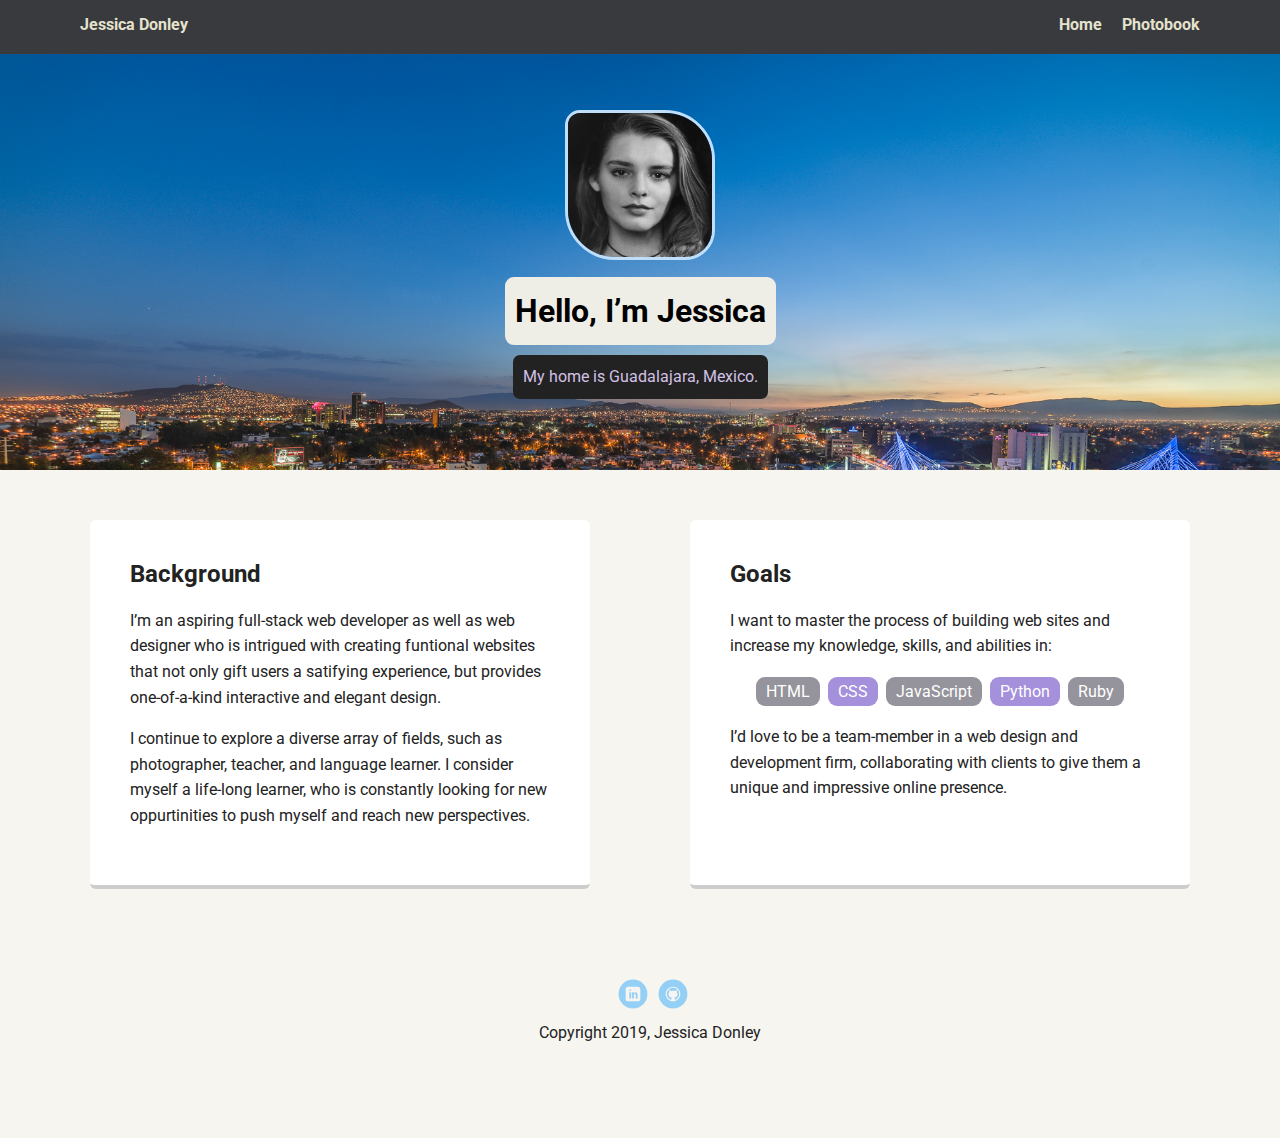
==== index.html @ dc0d221d "Initial commit" ====
<!doctype html>
<html lang="en">
<head>
  <meta charset="utf-8">
  <title>Jessica Donley's Profile</title>
  <meta name="viewport" content="width=device-width, initial-scale=1.0">
  <link rel="stylesheet" href="styles.css">
  <link href="https://fonts.googleapis.com/css?family=Muli%7CRoboto:400,300,500,700,900" rel="stylesheet"></head>
  <body>

    <div class="main-nav">
        <ul class="nav">
          <li class="name">Jessica Donley</li>
          <li><a href="index.html">Home</a></li>
          <li><a href="photobook.html">Photobook</a></li>
        </ul>
    </div>

    <header>
      <img src="images/me.jpg" alt="Black and White Photo of Jessica Donley" class="profile-image">
      <h1 class="tag name">Hello, I’m Jessica</h1>
      <p class="tag location">My home is Guadalajara, Mexico.</p>
    </header>

    <main class="flex">
      <div class="card">
        <h2>Background</h2>
        <p>I’m an aspiring full-stack web developer as well as web designer who is intrigued with creating funtional websites that not only gift users a satifying experience, but provides one-of-a-kind interactive and elegant design.</p>
        <p>I continue to explore a diverse array of fields, such as photographer, teacher, and language learner. I consider myself a life-long learner, who is constantly looking for new oppurtinities to push myself and reach new perspectives.</p>
      </div>

      <div class="card">
        <h2>Goals</h2>
        <p>I want to master the process of building web sites and increase my knowledge, skills, and abilities in:</p>
        <ul class="skills">
          <li>HTML</li>
          <li>CSS</li>
          <li>JavaScript</li>
          <li>Python</li>
          <li>Ruby</li>
        </ul>
        <p>I’d love to be a team-member in a web design and development firm, collaborating with clients to give them a unique and impressive online presence.</p>
      </div>

    </main>
    <footer>
      <ul>
        <li><a href="http://www.linkedin.com/in/jessicadonley
" class="social linkedin">LinkedIn</a></li>
        <li><a href="https://github.com/donleyje" class="social github">Github</a></li>
      </ul>
      <p class="copyright">Copyright 2019, Jessica Donley</p>
    </footer>
  </body>
  </html>
---- styles.css ----
/* Global Layout Set-up */
* {
  box-sizing: border-box;
}

body {
  margin: 0;
  padding: 0;
  text-align: center;
  font-family: 'Roboto', sans-serif;
  color: #222;
  background: #f7f5f0;
}
/* Link Styles */

a {
  text-decoration: none;
  color: #e5e3ce;
}
a:hover {
  color: #6633ff;
}

/* Section Styles */

.main-nav {
  width: 100%;
  background: #383a3d;
  min-height: 30px;
  padding: 10px;
  position: fixed;
  text-align: center;
}
.nav {
  display: flex;
  justify-content: space-around;
  font-weight: 700;
  list-style-type: none;
  margin: 0 auto;
  padding: 0;
}

.nav .name {
    display: block;
    margin-right: auto;
    color: #e5e3ce;
}
.nav li {
  padding: 5px 10px 10px 10px;
}
.nav a {
  transition: all .5s;
}
.nav a:hover {
  color: #c0def9
}

header {
  text-align: center;
  background: url('images/guadalajara.jpg') no-repeat top center ;
  background-size: cover;
  overflow: hidden;
  padding-top: 60px;
}
header {
  line-height: 1.5;
}
header .profile-image {
  margin-top: 50px;
  width: 150px;
  height: 150px;
  border-radius: 15px 50px 30px;
  border: 3px solid #c0def9;
  transition: all .5s;
}
header .profile-image:hover {
  transform: scale(1.3) rotate(13deg);
}

.container
{
  width: 1200px;
  height: 400px;
  display: flex;

}

.tag {
  background-color: #efeee6;
  color: black;
  padding: 10px;
  border-radius: 9px;
  display: table;
  margin: 10px auto;
}
.location {
  background-color: #222;
  color: #d3c0e5;
  border-radius: 7px
}
.card {
  margin: 30px;
  padding: 20px 40px 40px;
  max-width: 500px;
  text-align: left;
  background: #fff;
  border-bottom: 4px solid #ccc;
  border-radius: 6px;
  transition: all .5s;
}
.card:hover {
  border-color: #af9ad3;
}

ul.skills {
  padding: 0;
  text-align: center;
}

.skills li {
  border-radius: 9px;
  display: inline-block;
  background: #a490db;
  color: white;
  padding: 5px 10px;
  margin: 2px;
}

.skills li:nth-child(odd) {
  background: #95939b;
}

footer {
  width: 100%;
  min-height: 30px;
  padding: 20px 0 40px 20px;
}

footer .copyright {
  top: -8px;
  font-size: .75em;
}

footer ul {
  list-style-type: none;
  margin: 0;
  padding: 0;
}

footer ul li {
  display: inline-block;
}

a.social {
  display: inline-block;
  text-indent: -9999px;
  margin-left: 5px;
  width: 30px;
  height: 30px;
  background-size: 30px 30px;
  opacity: .4;
  transition: all .5s;
}

a.linkedin {
  background-image: url(images/linkedin.svg);
}
a.github {
  background-image: url(images/github.svg);
}
a.social:hover {
  opacity: 1;
}
.clearfix {
  clear: both;
}

/* Styles for larger screens */
@media screen and (min-width: 720px) {

  .flex {
      display: -ms-flexbox;      /* TWEENER - IE 10 */
      display: flex;
      max-width: 1200px;
      -ms-flex-pack: distribute;
      justify-content: space-around;
      margin: 0 auto;
  }

  header {
    min-height: 470px;
  }

  .nav {
    max-width: 1200px;
    padding: 0 30px;
  }


  main {
    padding-top: 20px;
  }

  main p {
    line-height: 1.6em;
  }

  footer {
    font-size: 1.3em;
    max-width: 1200px;
    margin: 40px auto;
  }
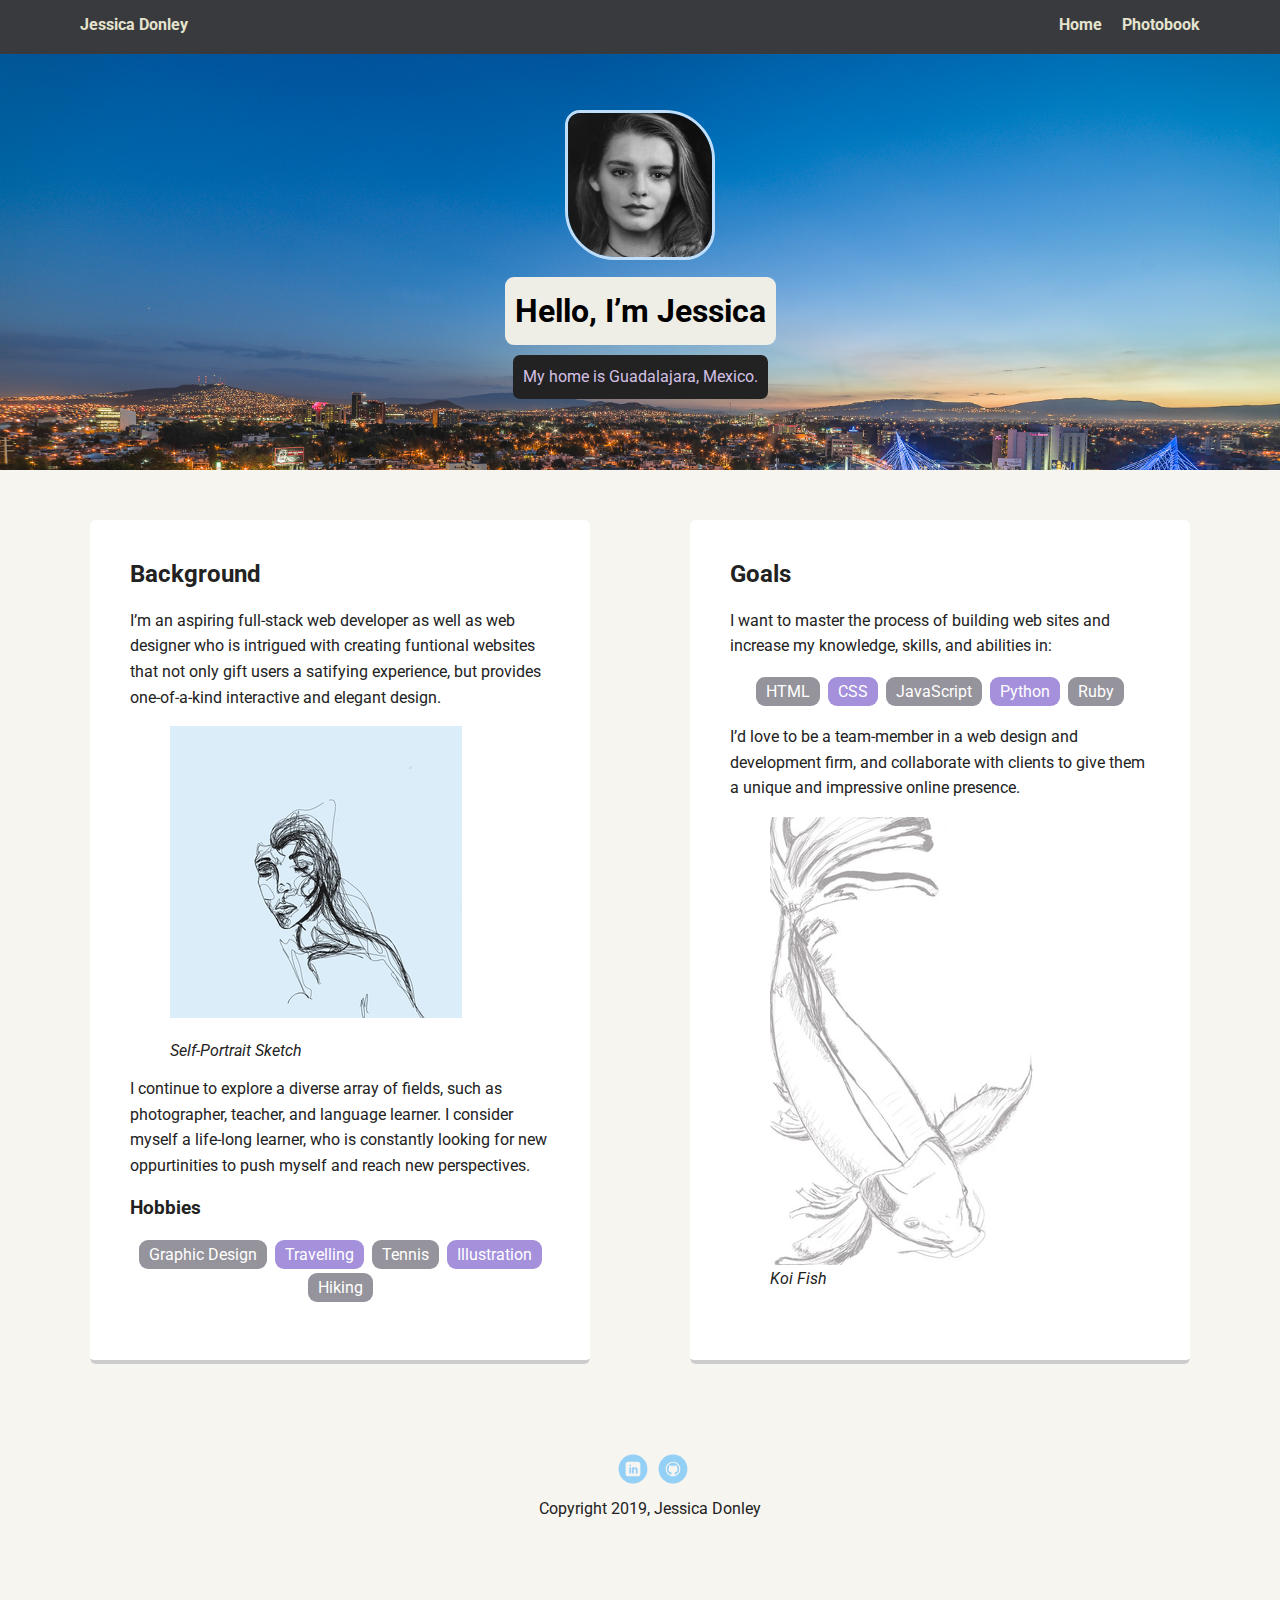
==== commit bc770f9e: "New Photobook and Hobbies" ====
--- a/index.html
+++ b/index.html
@@ -6,12 +6,12 @@
   <meta name="viewport" content="width=device-width, initial-scale=1.0">
   <link rel="stylesheet" href="styles.css">
   <link href="https://fonts.googleapis.com/css?family=Muli%7CRoboto:400,300,500,700,900" rel="stylesheet"></head>
-  <body>
+  <body id="nav1">
 
     <div class="main-nav">
         <ul class="nav">
           <li class="name">Jessica Donley</li>
-          <li><a href="index.html">Home</a></li>
+          <li><a  href="index.html">Home</a></li>
           <li><a href="photobook.html">Photobook</a></li>
         </ul>
     </div>
@@ -26,7 +26,20 @@
       <div class="card">
         <h2>Background</h2>
         <p>I’m an aspiring full-stack web developer as well as web designer who is intrigued with creating funtional websites that not only gift users a satifying experience, but provides one-of-a-kind interactive and elegant design.</p>
+        <figure>
+            <img class="resize" src="images/rsz_3art.jpg" alt="self-portrait sketch" title="self-portrait sketch by Jessica Donley">
+            <figcaption><i><br> Self-Portrait Sketch</br></i></figcaption>
+        </figure>
         <p>I continue to explore a diverse array of fields, such as photographer, teacher, and language learner. I consider myself a life-long learner, who is constantly looking for new oppurtinities to push myself and reach new perspectives.</p>
+        <h3>Hobbies</h3>
+        <ul class="skills">
+          <li>Graphic Design</li>
+          <li>Travelling</li>
+          <li>Tennis</li>
+          <li>Illustration</li>
+          <li>Hiking</li>
+        </ul>
+        <p>
       </div>
 
       <div class="card">
@@ -39,7 +52,11 @@
           <li>Python</li>
           <li>Ruby</li>
         </ul>
-        <p>I’d love to be a team-member in a web design and development firm, collaborating with clients to give them a unique and impressive online presence.</p>
+        <p>I’d love to be a team-member in a web design and development firm, and collaborate with clients to give them a unique and impressive online presence.</p>
+        <figure>
+          <img src="images/rsz_koiart.jpg" alt="sketch of a koi fish" title="sketch of a koi fish by Jessica Donley"
+          <figcaption><i><br> Koi Fish</br></i></figcaption>
+        </figure>
       </div>
 
     </main>
--- a/styles.css
+++ b/styles.css
@@ -108,6 +108,11 @@
   border-radius: 6px;
   transition: all .5s;
 }
+.resize{
+  clear: inherit;
+
+}
+
 .card:hover {
   border-color: #af9ad3;
 }
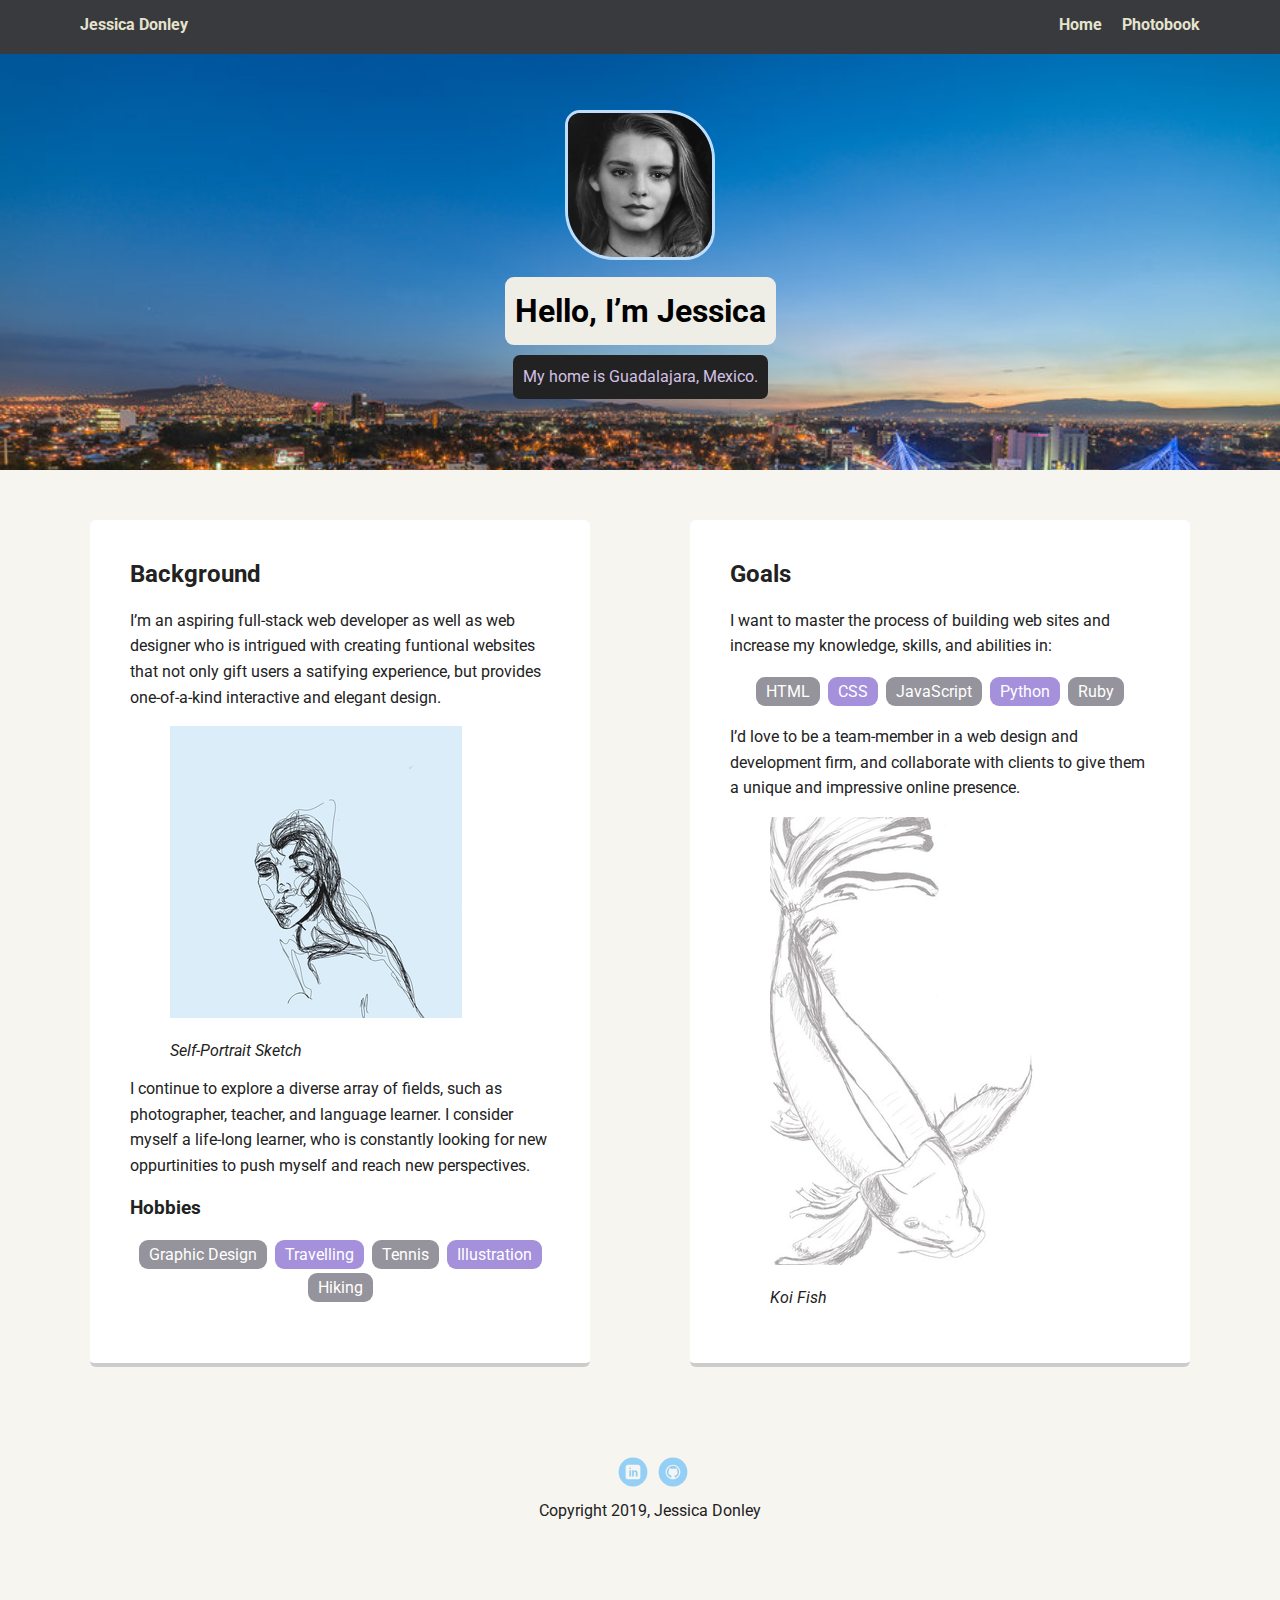
==== commit 7f0940b0: "target blank added" ====
--- a/index.html
+++ b/index.html
@@ -28,7 +28,7 @@
         <p>I’m an aspiring full-stack web developer as well as web designer who is intrigued with creating funtional websites that not only gift users a satifying experience, but provides one-of-a-kind interactive and elegant design.</p>
         <figure>
             <img class="resize" src="images/rsz_3art.jpg" alt="self-portrait sketch" title="self-portrait sketch by Jessica Donley">
-            <figcaption><i><br> Self-Portrait Sketch</br></i></figcaption>
+            <figcaption><i><br> Self-Portrait Sketch</i></figcaption>
         </figure>
         <p>I continue to explore a diverse array of fields, such as photographer, teacher, and language learner. I consider myself a life-long learner, who is constantly looking for new oppurtinities to push myself and reach new perspectives.</p>
         <h3>Hobbies</h3>
@@ -54,8 +54,8 @@
         </ul>
         <p>I’d love to be a team-member in a web design and development firm, and collaborate with clients to give them a unique and impressive online presence.</p>
         <figure>
-          <img src="images/rsz_koiart.jpg" alt="sketch of a koi fish" title="sketch of a koi fish by Jessica Donley"
-          <figcaption><i><br> Koi Fish</br></i></figcaption>
+          <img src="images/rsz_koiart.jpg" alt="sketch of a koi fish" title="sketch of a koi fish by Jessica Donley">
+          <figcaption><i><br> Koi Fish</i></figcaption>
         </figure>
       </div>
 
@@ -63,8 +63,8 @@
     <footer>
       <ul>
         <li><a href="http://www.linkedin.com/in/jessicadonley
-" class="social linkedin">LinkedIn</a></li>
-        <li><a href="https://github.com/donleyje" class="social github">Github</a></li>
+" target="_blank" class="social linkedin">LinkedIn</a></li>
+        <li><a href="https://github.com/donleyje" target="_blank" class="social github">Github</a></li>
       </ul>
       <p class="copyright">Copyright 2019, Jessica Donley</p>
     </footer>
--- a/styles.css
+++ b/styles.css
@@ -57,7 +57,7 @@
 
 header {
   text-align: center;
-  background: url('images/guadalajara.jpg') no-repeat top center ;
+  background: url('images/rsz_guadalajara.jpg') no-repeat top center ;
   background-size: cover;
   overflow: hidden;
   padding-top: 60px;
@@ -215,3 +215,4 @@
     max-width: 1200px;
     margin: 40px auto;
   }
+}
